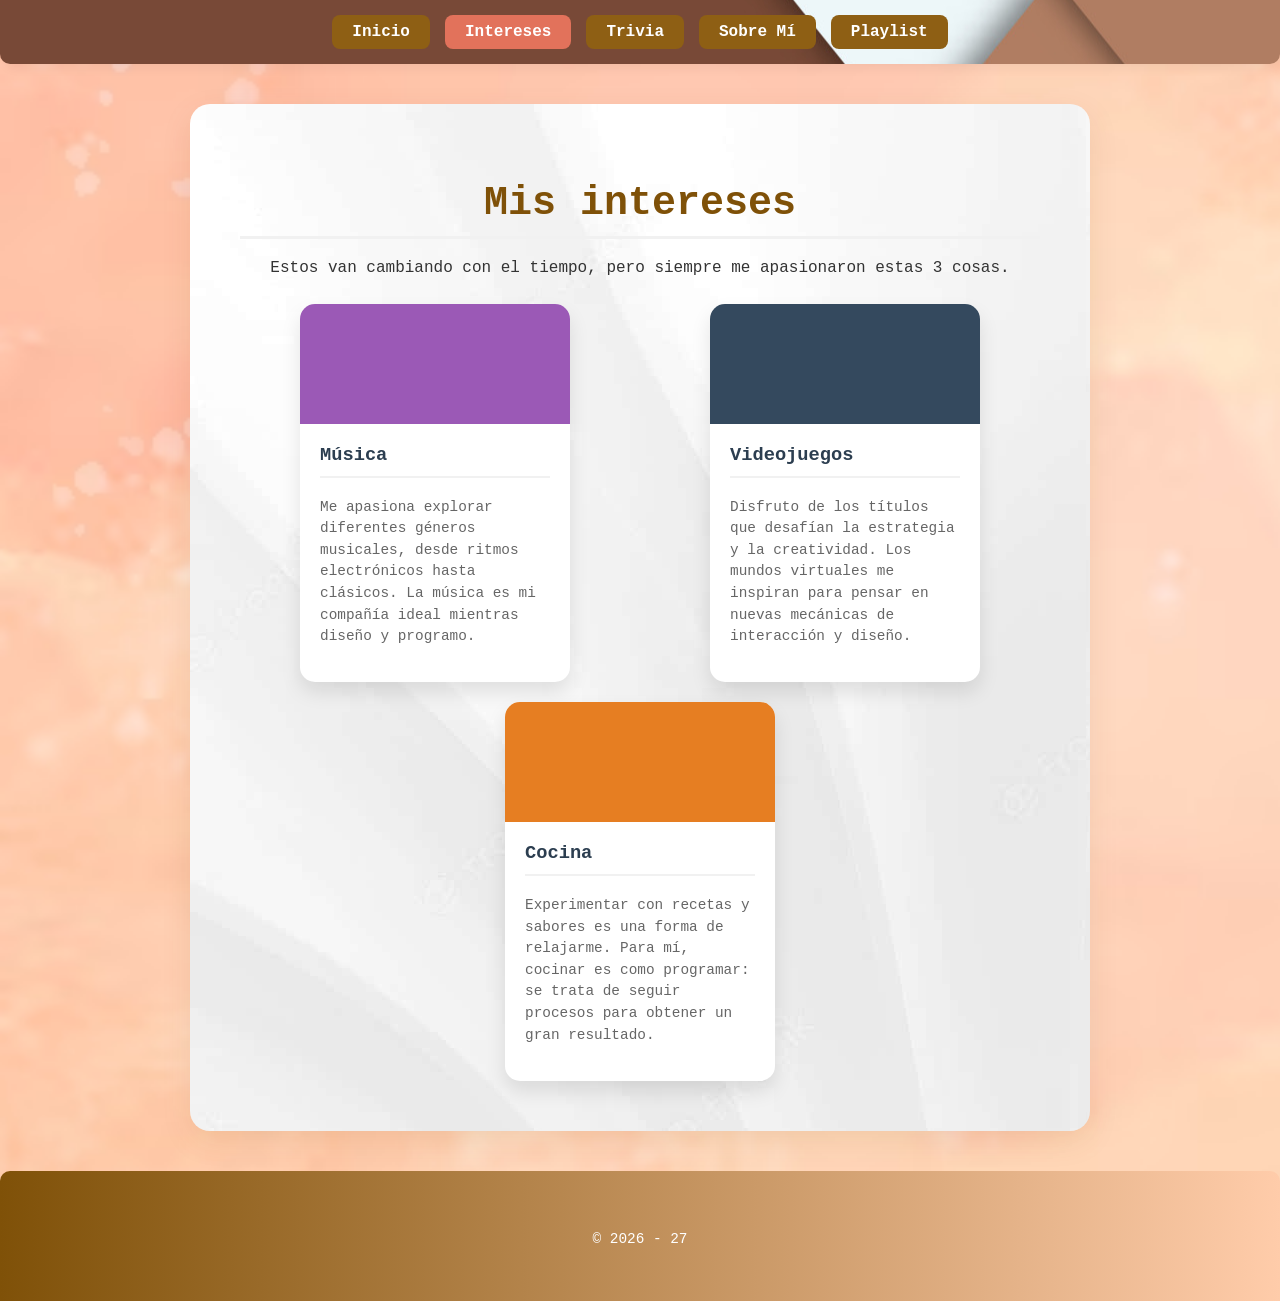
==== intereses.html @ f9bd115f "Add files via upload" ====
<!DOCTYPE html>
<html lang="es">
<head>
    <meta charset="UTF-8">
    <link rel="stylesheet" href="style.css">
    <link rel="icon" href="Img/rere.png" type="image/png">
    <title>Mis Intereses</title>
</head>
<body>
    <nav>
        <ul class="nav">
            <li><a href="index.html">Inicio</a></li>
            <li class="actual"><a href="intereses.html">Intereses</a></li>
            <li><a href="Trivia/trivia.html">Trivia</a></li>
            <li><a href="sobremi.html">Sobre Mí</a></li>
            <li><a href="Playlist/playlist.html">Playlist</a></li>      
         </ul>
    </nav>

    <div class="contenedor-principal">
        <h1 style="text-align: center;">Mis intereses</h1>
        <p style="text-align: center;">Estos van cambiando con el tiempo, pero siempre me apasionaron estas 3 cosas.</p>

<div class="grid-intereses">
    <div class="tarjeta-interes">
        <div class="header-tarjeta musica"></div>
        <div class="cuerpo-tarjeta">
            <h3>Música</h3>
            <p>Me apasiona explorar diferentes géneros musicales, desde ritmos electrónicos hasta clásicos. La música es mi compañía ideal mientras diseño y programo.</p>
        </div>
    </div>

    <div class="tarjeta-interes">
        <div class="header-tarjeta juegos"></div>
        <div class="cuerpo-tarjeta">
            <h3>Videojuegos</h3>
            <p>Disfruto de los títulos que desafían la estrategia y la creatividad. Los mundos virtuales me inspiran para pensar en nuevas mecánicas de interacción y diseño.</p>
        </div>
    </div>

    <div class="tarjeta-interes">
        <div class="header-tarjeta cocina"></div>
        <div class="cuerpo-tarjeta">
            <h3>Cocina</h3>
            <p>Experimentar con recetas y sabores es una forma de relajarme. Para mí, cocinar es como programar: se trata de seguir procesos para obtener un gran resultado.</p>
        </div>
    </div>
</div>
            </div>
        </div>
    </div>

    <footer>
        <p style="margin-top: 20px; font-size: 0.9rem;">© 2026 - 27</p>
    </footer>
</body>
</html>
---- style.css ----
body {
    font-family: "Lucida Console", Monaco, monospace;
    background-image: url('Img/watercolor-light-peach-background_23-2150293766.avif');
    background-size: cover ;
    color: #333;
    text-decoration: none;
    margin: 0;
    height: 100%;
    display: flex;
    flex-direction: column;
}

.contenedor-principal { /*Contenedor usado en index y sobre mi*/
    flex: 1 0 auto;
    max-width: 800px;
    margin: 40px auto;
    background-image: url('Img/white-color-background-t2en042n03pm3ul9.jpg');
    background-origin: center ;
    padding: 50px;
    border-radius: 20px;
    box-shadow: 0 10px 30px rgba(127, 81, 8, 0.1);
}
.contenedor-principal h2 { /*Subtitulos usados en index y sobre mi*/
    color: #7f5108;
    border-bottom: 2px solid #f1f1f1;
    padding-bottom: 10px;
    justify-content: center;
    text-align: center;
}
.contenedor-principal h1 { /*Título principal usado en Index*/
    font-size: 2.5rem;
    text-align: center;
    color: #7f5108;
    border-bottom: 3px solid #f1f1f1;
    padding-bottom: 10px;
    margin-bottom: 20px;
}

nav {/*Fondo de nav usado en todas las paginas*/
    background-image: url('Img/vector.jpg');
    background-position: center;
    padding: 15px 0;
    position: sticky;
    top: 0;
    border-radius: 0 0 10px 10px;
    box-shadow: 4px 4px 12px rgba(0,0,0,0.05);
    border-bottom: 4px  4px 12px rgba(0,0,0,0.1);
}

.nav {/*Lista dentro de nav usado en todas las paginas*/
    list-style: none;
    padding: 0;
    margin: 0;
    display: flex;
    justify-content: center;
    gap: 15px;
}

.nav li {/*Cuadros de nav usado en todas las paginas*/
    background-color: #8e5f14;
    padding: 8px 20px;
    border-radius: 8px;
    transition: 0.3s;
}
.nav li.actual {/*Pagina activa de nav usado en todas las paginas*/
    background-color: #e2725b;
}
.nav li:hover {/* Color de hover para los cuadros de nav */
    background-color: peachpuff; 
}
.nav li:hover a {/*Color de hover para el texto de nav*/
    color: gray;
}

.nav a {/*Texto de nav*/
    color: white;
    font-weight: bold;
    text-decoration: none;
}

h1 {/*Título principal usado en Index*/
    font-size: 2.5rem;
    text-align: center;
}
h1, h2 {/*Titulos de index*/ 
    color: #1a2a6c;
    border-bottom: 3px solid #f1f1f1;
    padding-bottom: 10px;
    margin-bottom: 20px;
}

.tabla-indice { /*Diseño de la tabla index*/
    width: 100%;
    border-collapse: collapse;
    margin-top: 20px;
    font-size: 0.9rem;
}

.tabla-indice th {/*Header de la tabla index*/
    background-color: #8e5f14;
    color: white;
    padding: 12px;
    text-align: left;
}

.tabla-indice td {/*Celdas de la tabla index*/
    padding: 15px;
    border:1px solid #ddd;
    color:gray;
}

.tabla-indice a {/*Enlaces dentro de la tabla */
    color: #dd781a;
    text-decoration: none;
    font-weight: bold;
    border: 1px solid #dd781a;
    padding: 5px 10px;
    border-radius: 5px;
}
.tabla-indice a:hover {/*Hover enlaces dentro de la tabla*/
    background-color: #dd781a;
    color: white;
}
.grid-intereses {/*Diseño Espacio Tarjeta Intereses*/
    display: flex;
    flex-wrap: wrap;
    justify-content: space-around;
    gap: 20px;
    margin-top: 27px;
}
.tarjeta-interes { /*Diseño de la Tarjeta Intereses*/
    background: white;
    width: 270px;
    border-radius: 15px;
    box-shadow: 0 10px 20px rgba(0,0,0,0.1);
    transition: transform 0.3s ease;
}
.tarjeta-interes:hover {/*Hover Tarjetas Interees*/
    transform: translateY(-10px); /*Mover 10px arriba*/
}

.header-tarjeta {/* Parte superior de la tarjetas Intereses*/
    height: 120px;
    border-radius: 15px 15px 0 0;
}
.musica { background-color: #9b59b6; } /* Izquierda */
.juegos { background-color: #34495e; } /*Centro */
.cocina { background-color: #e67e22; } /*Derecho*/

.cuerpo-tarjeta {/*Usado en intereses*/
    padding: 20px;
}
.cuerpo-tarjeta h3 {/*Usado en intereses*/
    margin-top: 0;
    color: #2c3e50;
    border-bottom: 2px solid #f1f1f1;
    padding-bottom: 10px;
}
.cuerpo-tarjeta p {/*Usado en intereses*/
    font-size: 0.9rem;
    line-height: 1.5;
    color: #666;
}
.opciones-trivia a {/* Botones de trivia */
    display: block;
    background: #ffffff;
    border: 2px solid #f7b51a;
    color: #f7b51a;
    text-decoration: none;
    padding: 15px;
    margin-bottom: 10px;
    border-radius: 12px;
    text-align: center;
    font-weight: 277px;
}

.opciones-trivia a:hover {/*Opciones hover trivia*/
    background: #fdab26;
    color: white;
    transform: translateX(10px);
}
footer { /*Usado en todas las paginas*/
    background: #1a2a6c;
    background: linear-gradient(to left, #FFCCAA, #7f5108);
    color: white;
    text-align: center;
    padding: 40px 20px;
    border-radius: 10px 10px 0 0;
    
}
.cuadro-info { /*Usado en trivia*/
    border: 2px solid #e74c3c;
    background-color: #fdedec;
    padding: 20px;
    border-radius: 10px;
    text-align: center;
    margin: 20px auto;
    max-width: 400px;
}
.cuadro-info li { /*Usado en trivia*/
    list-style: none;
    margin: 10px 0;
    text-align: left;
}

.layout-playlist { /*Menu en playlist*/
    display: flex;
    gap: 40px;
    align-items: flex-start;
}

.aside-playlist {/*Cuadro contenedor menu playlist*/
    flex: 0 0 180px;
    border-right: 2px solid #f1f1f1;
    padding-right: 20px;
}

.aside-playlist h2 { /*Titulo del menu playlist*/
    font-size: 1.2rem;
    color: #7f5108;
    border-bottom: 2px solid #FFDAA5;
}

.aside-playlist ul {/*Listado del menu playlist*/
    list-style: none;
    padding: 0;
    margin-top: 20px;
}

.aside-playlist li {/*Celdas del menu playlist*/
    margin-bottom: 15px;
}

.aside-playlist a {/*Enlaces del menu playlist*/
    text-decoration: none;
    color: #8e5f14;
    font-weight: bold;
    transition: 0.3s;
}

.aside-playlist a:hover {/*Hover enlaces del menu playlist*/
    color: #e2725b;
}
.aside-playlist li.actual a{/*Pagina activa del menu playlist*/
    color: #e2725b;

}

.video{/*Cuadro contenedor video usado en playlist*/
    position: relative;
    padding-bottom: 50%;
    height: 0;
    max-width: 100%;
    margin-top: 20px;
    border-radius: 10px;
}
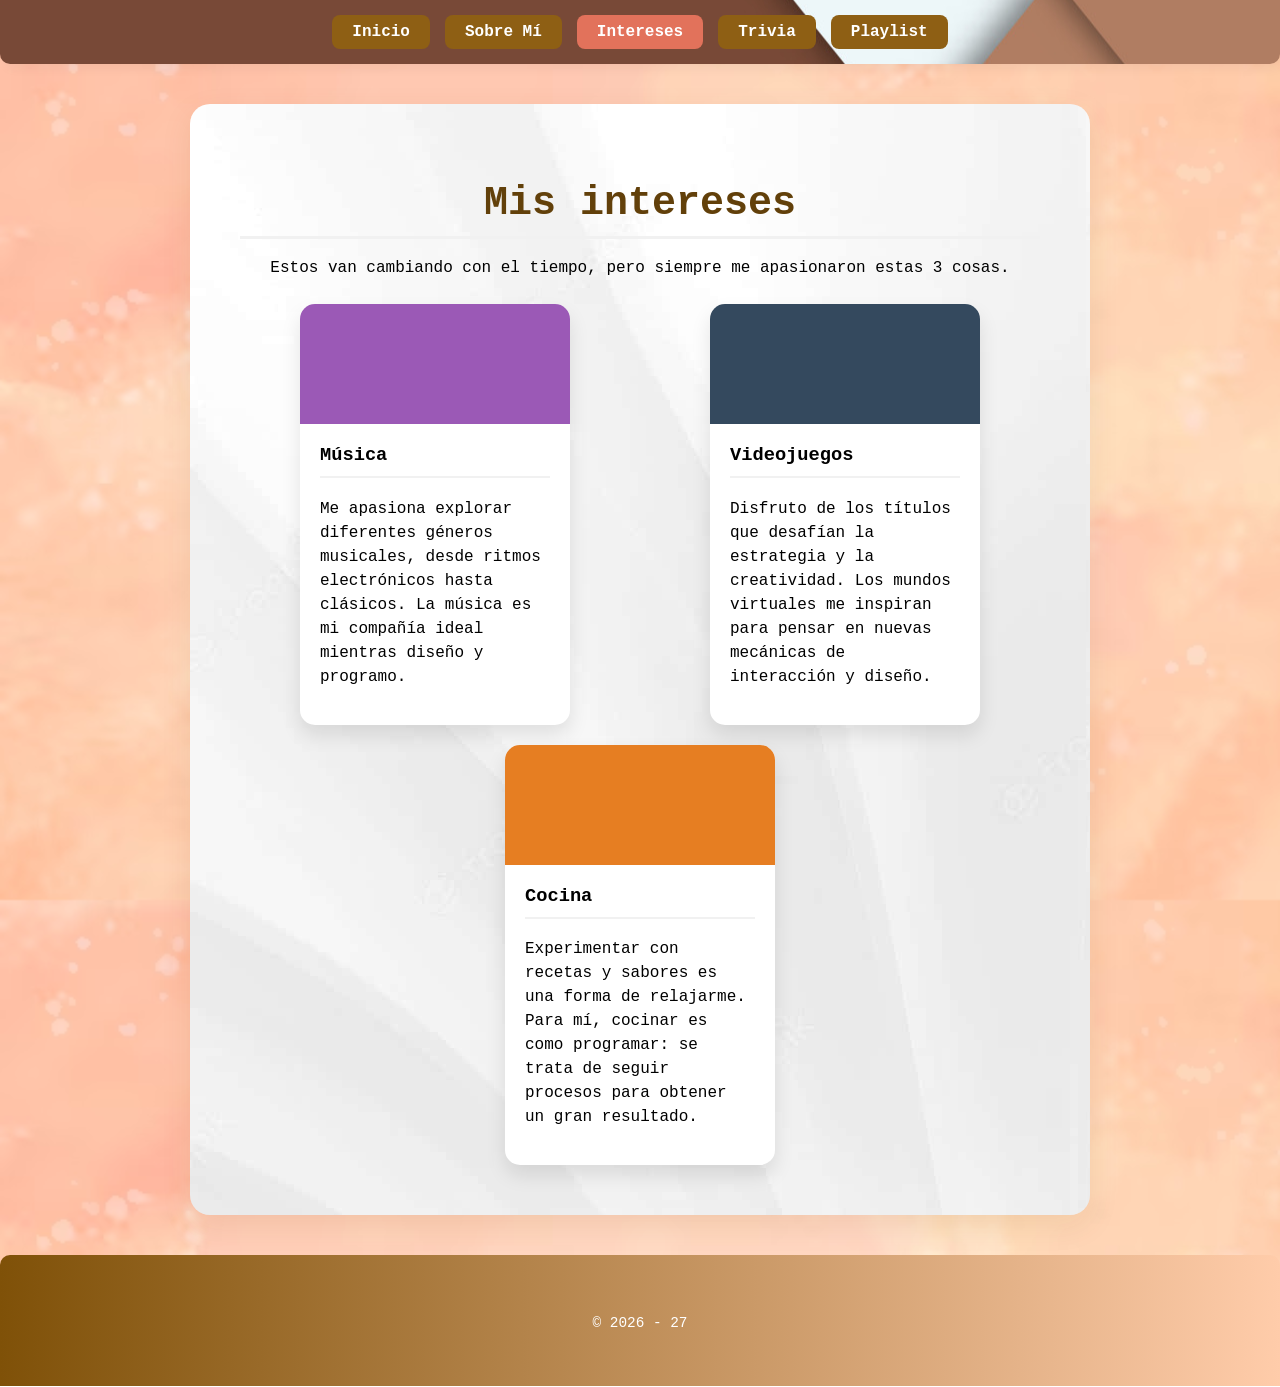
==== commit 27e4910e: "Add files via upload" ====
--- a/intereses.html
+++ b/intereses.html
@@ -9,11 +9,11 @@
 <body>
     <nav>
         <ul class="nav">
-            <li><a href="index.html">Inicio</a></li>
+            <li> <a href="index.html">Inicio</a></li>
+            <li><a href="sobremi.html">Sobre Mí</a></li>
             <li class="actual"><a href="intereses.html">Intereses</a></li>
             <li><a href="Trivia/trivia.html">Trivia</a></li>
-            <li><a href="sobremi.html">Sobre Mí</a></li>
-            <li><a href="Playlist/playlist.html">Playlist</a></li>      
+            <li><a href="Playlist/playlist.html">Playlist</a></li>     
          </ul>
     </nav>
 
--- a/style.css
+++ b/style.css
@@ -1,11 +1,14 @@
+html {
+    height: 100%;
+}
 body {
     font-family: "Lucida Console", Monaco, monospace;
     background-image: url('Img/watercolor-light-peach-background_23-2150293766.avif');
     background-size: cover ;
-    color: #333;
+    color: #000000;
     text-decoration: none;
     margin: 0;
-    height: 100%;
+    height: 100vh;
     display: flex;
     flex-direction: column;
 }
@@ -20,8 +23,14 @@
     border-radius: 20px;
     box-shadow: 0 10px 30px rgba(127, 81, 8, 0.1);
 }
+.contenedor-principal img { /*Imagen usada en index y sobre mi*/
+    border-radius: 10px;
+    width: 400px;
+    height: 400px;
+    margin-bottom: 20px;
+}
 .contenedor-principal h2 { /*Subtitulos usados en index y sobre mi*/
-    color: #7f5108;
+    color: #694307;
     border-bottom: 2px solid #f1f1f1;
     padding-bottom: 10px;
     justify-content: center;
@@ -30,7 +39,7 @@
 .contenedor-principal h1 { /*Título principal usado en Index*/
     font-size: 2.5rem;
     text-align: center;
-    color: #7f5108;
+    color: #62400a;
     border-bottom: 3px solid #f1f1f1;
     padding-bottom: 10px;
     margin-bottom: 20px;
@@ -69,7 +78,7 @@
     background-color: peachpuff; 
 }
 .nav li:hover a {/*Color de hover para el texto de nav*/
-    color: gray;
+    color: rgb(147, 146, 146);
 }
 
 .nav a {/*Texto de nav*/
@@ -83,7 +92,7 @@
     text-align: center;
 }
 h1, h2 {/*Titulos de index*/ 
-    color: #1a2a6c;
+    color: #112263;
     border-bottom: 3px solid #f1f1f1;
     padding-bottom: 10px;
     margin-bottom: 20px;
@@ -93,7 +102,7 @@
     width: 100%;
     border-collapse: collapse;
     margin-top: 20px;
-    font-size: 0.9rem;
+    font-size: 1rem;
 }
 
 .tabla-indice th {/*Header de la tabla index*/
@@ -106,20 +115,39 @@
 .tabla-indice td {/*Celdas de la tabla index*/
     padding: 15px;
     border:1px solid #ddd;
-    color:gray;
+    color:rgb(0, 0, 0);
 }
 
 .tabla-indice a {/*Enlaces dentro de la tabla */
-    color: #dd781a;
+    color: white;
     text-decoration: none;
     font-weight: bold;
+    background-color: #dd781a;
     border: 1px solid #dd781a;
     padding: 5px 10px;
     border-radius: 5px;
 }
 .tabla-indice a:hover {/*Hover enlaces dentro de la tabla*/
-    background-color: #dd781a;
-    color: white;
+    background-color: white;
+    color: #dd781a;
+}
+.paginas { /*Cuadro contenedor paginas index*/
+    margin-top: 30px;
+    text-align: center;
+    display: block;
+    justify-content: center;
+    gap: 20px;
+}
+.paginas h3 { /*Titulo paginas index*/
+    color: #071b69;
+    border-bottom: 2px solid #f1f1f1;
+    padding-bottom: 10px;
+}
+.paginas a img { /*Imagenes dentro de paginas index*/
+    transition: transform 0.3s ease;
+    border-radius: 10%;
+    width: 50px;
+    height: 50px;
 }
 .grid-intereses {/*Diseño Espacio Tarjeta Intereses*/
     display: flex;
@@ -152,14 +180,14 @@
 }
 .cuerpo-tarjeta h3 {/*Usado en intereses*/
     margin-top: 0;
-    color: #2c3e50;
+    color: black;
     border-bottom: 2px solid #f1f1f1;
     padding-bottom: 10px;
 }
 .cuerpo-tarjeta p {/*Usado en intereses*/
-    font-size: 0.9rem;
+    font-size: 1rem;
     line-height: 1.5;
-    color: #666;
+    color: black;
 }
 .opciones-trivia a {/* Botones de trivia */
     display: block;
